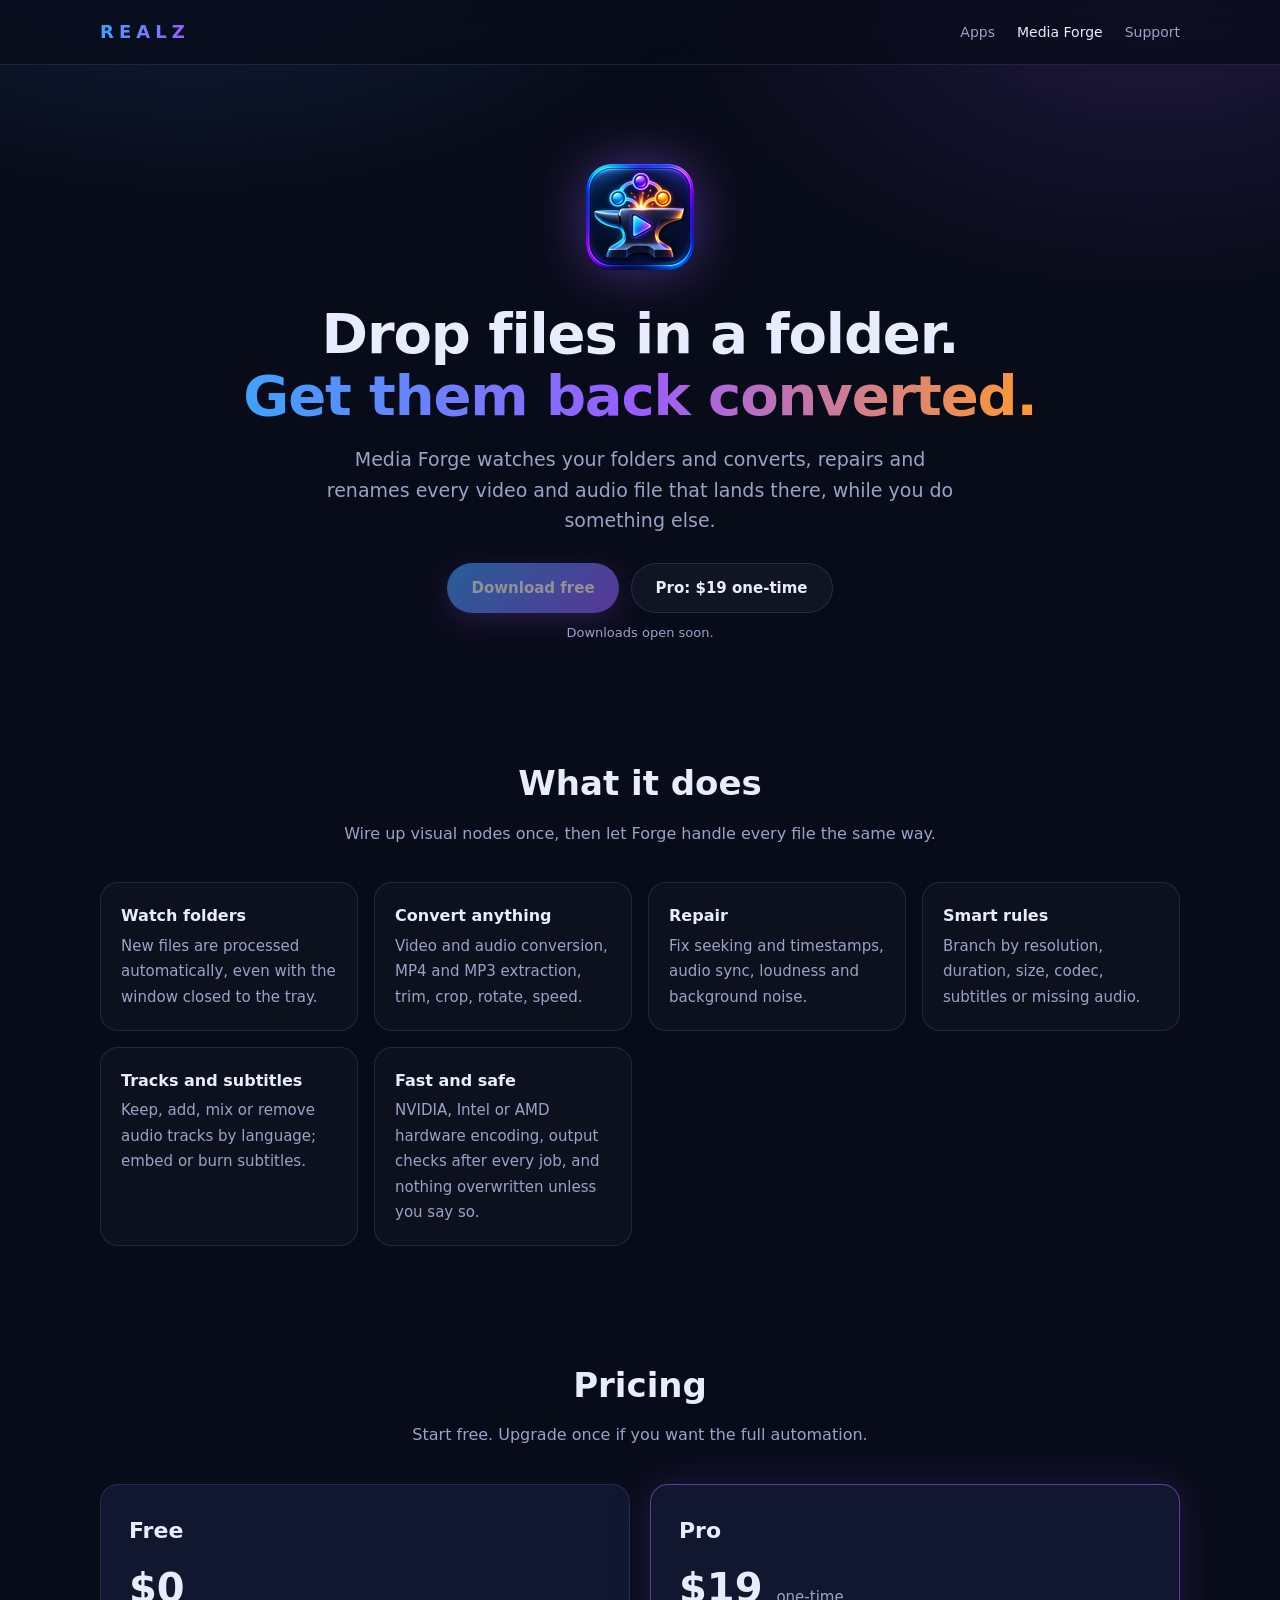
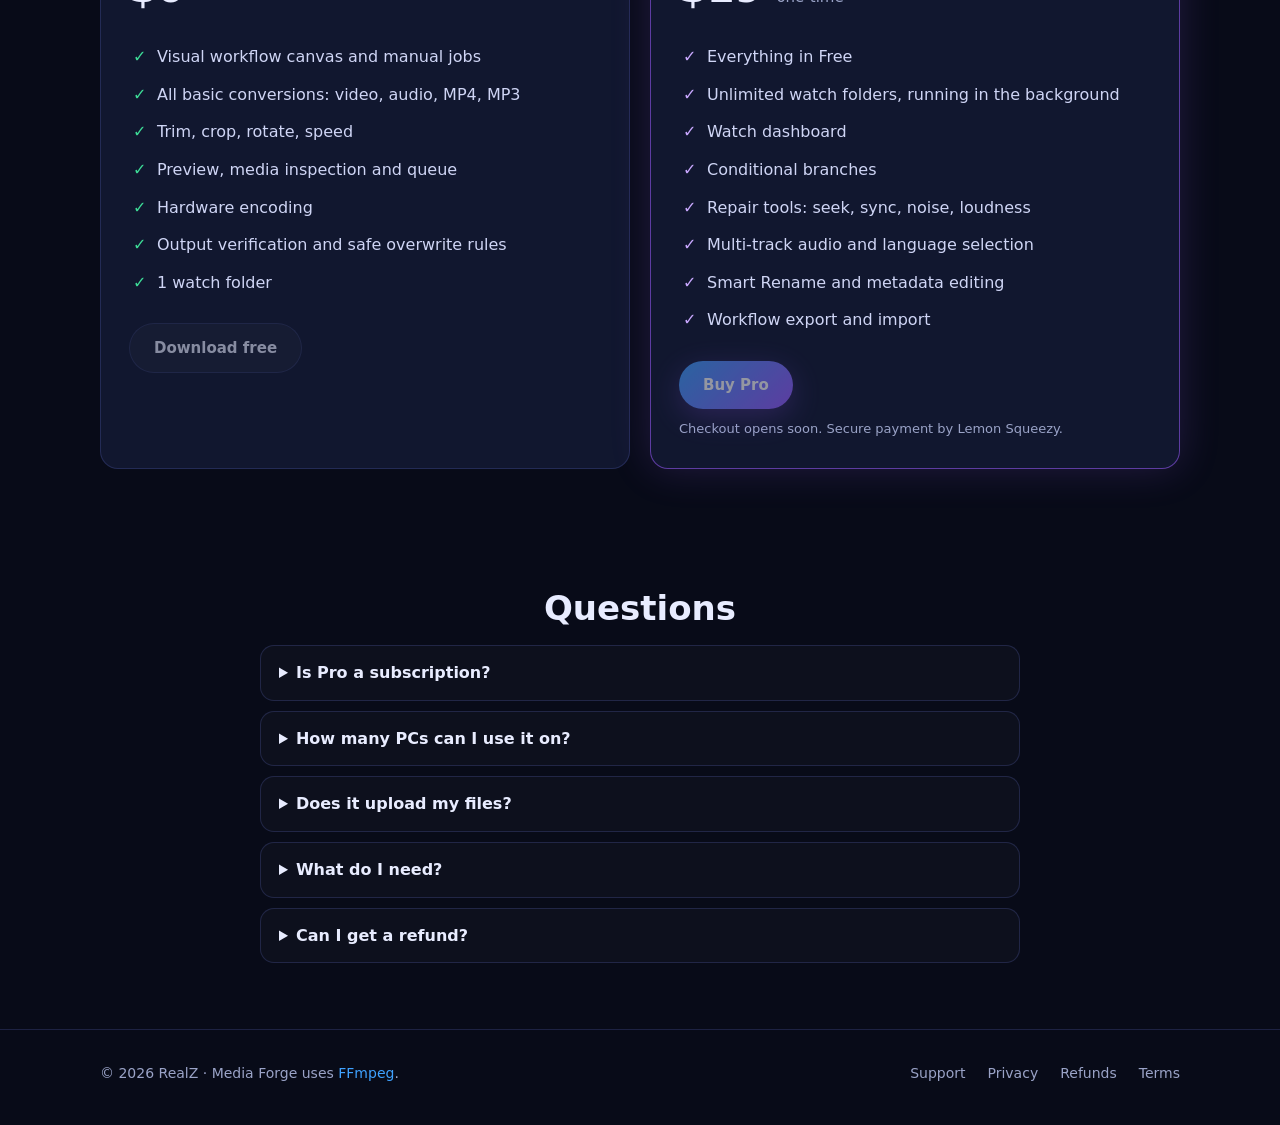
==== forge.html @ 77c20a7e "RealZ website: home, Media Forge, support, privacy, refund and terms pages Co-Authored-By: Claude Op" ====
<!doctype html>
<html lang="en">
<head>
  <meta charset="utf-8">
  <meta name="viewport" content="width=device-width, initial-scale=1">
  <title>RealZ Media Forge: automatic media converter for Windows</title>
  <meta name="description" content="Drop files into a folder and get them back converted, repaired and renamed, automatically. Visual workflows, hardware encoding, offline. Free, with a one-time Pro upgrade.">
  <meta property="og:title" content="RealZ Media Forge">
  <meta property="og:description" content="Automatic media converter for Windows: watch folders, visual workflows, offline.">
  <meta property="og:image" content="https://animazgames-crypto.github.io/img/forge.png">
  <link rel="icon" href="img/favicon.png">
  <link rel="stylesheet" href="style.css">
</head>
<body>
  <header>
    <div class="wrap">
      <a class="logo" href="./"><span>REALZ</span></a>
      <nav>
        <a href="./#apps">Apps</a>
        <a href="forge.html" class="active">Media Forge</a>
        <a href="support.html">Support</a>
      </nav>
    </div>
  </header>

  <main>
    <div class="wrap hero">
      <img class="app-icon" src="img/forge.png" alt="RealZ Media Forge icon" width="128" height="128">
      <h1>Drop files in a folder.<br><em>Get them back converted.</em></h1>
      <p>Media Forge watches your folders and converts, repairs and renames every video and audio file that lands there, while you do something else.</p>
      <div class="actions">
        <span class="btn btn-main" aria-disabled="true">Download free</span>
        <a class="btn btn-ghost" href="#pricing">Pro: $19 one-time</a>
      </div>
      <span class="soon">Downloads open soon.</span>
    </div>

    <section>
      <div class="wrap">
        <h2>What it does</h2>
        <p class="lead">Wire up visual nodes once, then let Forge handle every file the same way.</p>
        <div class="features">
          <div class="feature"><b>Watch folders</b><span>New files are processed automatically, even with the window closed to the tray.</span></div>
          <div class="feature"><b>Convert anything</b><span>Video and audio conversion, MP4 and MP3 extraction, trim, crop, rotate, speed.</span></div>
          <div class="feature"><b>Repair</b><span>Fix seeking and timestamps, audio sync, loudness and background noise.</span></div>
          <div class="feature"><b>Smart rules</b><span>Branch by resolution, duration, size, codec, subtitles or missing audio.</span></div>
          <div class="feature"><b>Tracks and subtitles</b><span>Keep, add, mix or remove audio tracks by language; embed or burn subtitles.</span></div>
          <div class="feature"><b>Fast and safe</b><span>NVIDIA, Intel or AMD hardware encoding, output checks after every job, and nothing overwritten unless you say so.</span></div>
        </div>
      </div>
    </section>

    <section id="pricing">
      <div class="wrap">
        <h2>Pricing</h2>
        <p class="lead">Start free. Upgrade once if you want the full automation.</p>
        <div class="plans">
          <div class="plan">
            <h3>Free</h3>
            <div class="amount">$0</div>
            <ul>
              <li>Visual workflow canvas and manual jobs</li>
              <li>All basic conversions: video, audio, MP4, MP3</li>
              <li>Trim, crop, rotate, speed</li>
              <li>Preview, media inspection and queue</li>
              <li>Hardware encoding</li>
              <li>Output verification and safe overwrite rules</li>
              <li>1 watch folder</li>
            </ul>
            <span class="btn btn-ghost" aria-disabled="true">Download free</span>
          </div>
          <div class="plan pro">
            <h3>Pro</h3>
            <div class="amount">$19 <small>one-time</small></div>
            <ul>
              <li>Everything in Free</li>
              <li>Unlimited watch folders, running in the background</li>
              <li>Watch dashboard</li>
              <li>Conditional branches</li>
              <li>Repair tools: seek, sync, noise, loudness</li>
              <li>Multi-track audio and language selection</li>
              <li>Smart Rename and metadata editing</li>
              <li>Workflow export and import</li>
            </ul>
            <span class="btn btn-main" aria-disabled="true">Buy Pro</span>
            <span class="soon">Checkout opens soon. Secure payment by Lemon Squeezy.</span>
          </div>
        </div>
      </div>
    </section>

    <section>
      <div class="wrap faq">
        <h2>Questions</h2>
        <details><summary>Is Pro a subscription?</summary><p>No. You pay once and keep Pro, including free updates for Media Forge 1.x.</p></details>
        <details><summary>How many PCs can I use it on?</summary><p>Your Pro licence is for you, on up to 3 of your own computers.</p></details>
        <details><summary>Does it upload my files?</summary><p>Never. Everything runs on your PC and it works fully offline. There is no telemetry.</p></details>
        <details><summary>What do I need?</summary><p>Windows 10 or 11 (64-bit). Everything else comes with the installer.</p></details>
        <details><summary>Can I get a refund?</summary><p>Yes, within 14 days of purchase. See the <a href="refund.html">refund policy</a>.</p></details>
      </div>
    </section>
  </main>

  <footer>
    <div class="wrap">
      <span>© 2026 RealZ · Media Forge uses <a href="https://ffmpeg.org">FFmpeg</a>.</span>
      <nav>
        <a href="support.html">Support</a>
        <a href="privacy.html">Privacy</a>
        <a href="refund.html">Refunds</a>
        <a href="terms.html">Terms</a>
      </nav>
    </div>
  </footer>
</body>
</html>
---- style.css ----
/* RealZ website — dark neon, matching the app icons. */
:root {
  --bg: #080b18;
  --bg-2: #0e1328;
  --card: rgba(22, 28, 58, .72);
  --line: rgba(122, 140, 255, .18);
  --text: #e8ecff;
  --muted: #9aa3c7;
  --blue: #3fa2ff;
  --purple: #9b5cff;
  --orange: #ff9a2e;
  --green: #3ddc97;
  --radius: 18px;
}

* { box-sizing: border-box; }
html { scroll-behavior: smooth; }
body {
  margin: 0; background: var(--bg); color: var(--text);
  font: 16px/1.6 'Segoe UI', system-ui, -apple-system, sans-serif;
  background-image:
    radial-gradient(900px 500px at 15% -10%, rgba(63, 162, 255, .16), transparent 60%),
    radial-gradient(800px 500px at 90% 0%, rgba(155, 92, 255, .16), transparent 60%);
  background-attachment: fixed;
}
a { color: var(--blue); text-decoration: none; }
a:hover { text-decoration: underline; }
img { max-width: 100%; display: block; }
.wrap { width: min(1080px, 100% - 32px); margin: 0 auto; }

/* Header */
header { position: sticky; top: 0; z-index: 10; backdrop-filter: blur(12px); background: rgba(8, 11, 24, .72); border-bottom: 1px solid var(--line); }
header .wrap { display: flex; align-items: center; gap: 24px; height: 64px; }
.logo { font-weight: 800; letter-spacing: .28em; font-size: 18px; color: var(--text); }
.logo span { background: linear-gradient(90deg, var(--blue), var(--purple)); -webkit-background-clip: text; background-clip: text; color: transparent; }
nav { margin-left: auto; display: flex; gap: 22px; font-size: 14px; }
nav a { color: var(--muted); }
nav a:hover, nav a.active { color: var(--text); text-decoration: none; }

/* Hero */
.hero { padding: 88px 0 56px; text-align: center; }
.hero h1 { font-size: clamp(34px, 6vw, 56px); line-height: 1.1; margin: 0 0 18px; letter-spacing: -.02em; }
.hero h1 em { font-style: normal; background: linear-gradient(90deg, var(--blue), var(--purple), var(--orange)); -webkit-background-clip: text; background-clip: text; color: transparent; }
.hero p { color: var(--muted); font-size: 19px; max-width: 640px; margin: 0 auto 28px; }
.hero .app-icon { width: 128px; margin: 0 auto 22px; filter: drop-shadow(0 0 28px rgba(155, 92, 255, .45)); }
.pills { display: flex; gap: 10px; justify-content: center; flex-wrap: wrap; }
.pill { font-size: 13px; color: var(--muted); border: 1px solid var(--line); border-radius: 999px; padding: 5px 14px; background: rgba(255, 255, 255, .03); }

/* Buttons */
.btn { display: inline-flex; align-items: center; justify-content: center; gap: 8px; padding: 12px 24px; border-radius: 999px; font-weight: 700; font-size: 15px; border: 0; cursor: pointer; }
.btn:hover { text-decoration: none; filter: brightness(1.1); }
.btn-main { color: #fff; background: linear-gradient(135deg, var(--blue), var(--purple)); box-shadow: 0 8px 30px rgba(155, 92, 255, .35); }
.btn-ghost { color: var(--text); border: 1px solid var(--line); background: rgba(255, 255, 255, .04); }
.btn[aria-disabled="true"] { opacity: .55; cursor: default; filter: none; }
.actions { display: flex; gap: 12px; justify-content: center; flex-wrap: wrap; margin-top: 8px; }
.soon { display: block; font-size: 13px; color: var(--muted); margin-top: 10px; }

/* Sections */
section { padding: 56px 0; }
h2 { font-size: clamp(26px, 4vw, 34px); margin: 0 0 10px; text-align: center; }
.lead { color: var(--muted); text-align: center; max-width: 640px; margin: 0 auto 36px; }

.grid { display: grid; grid-template-columns: repeat(auto-fit, minmax(280px, 1fr)); gap: 20px; }
.card { background: var(--card); border: 1px solid var(--line); border-radius: var(--radius); padding: 26px; display: flex; flex-direction: column; gap: 10px; }
.card img { width: 72px; filter: drop-shadow(0 0 16px rgba(63, 162, 255, .35)); }
.card h3 { margin: 4px 0 0; font-size: 21px; }
.card p { margin: 0; color: var(--muted); }
.card .price { font-weight: 700; color: var(--text); }
.card .btn { margin-top: auto; align-self: flex-start; }
.tag { display: inline-block; font-size: 12px; font-weight: 700; padding: 2px 10px; border-radius: 999px; background: rgba(61, 220, 151, .14); color: var(--green); }
.tag.pro { background: rgba(155, 92, 255, .18); color: #c9a8ff; }

/* Feature list */
.features { display: grid; grid-template-columns: repeat(auto-fit, minmax(240px, 1fr)); gap: 16px; }
.feature { padding: 20px; border-radius: var(--radius); border: 1px solid var(--line); background: rgba(255, 255, 255, .025); }
.feature b { display: block; margin-bottom: 4px; }
.feature span { color: var(--muted); font-size: 15px; }

/* Plans */
.plans { display: grid; grid-template-columns: repeat(auto-fit, minmax(300px, 1fr)); gap: 20px; }
.plan { background: var(--card); border: 1px solid var(--line); border-radius: var(--radius); padding: 28px; }
.plan.pro { border-color: rgba(155, 92, 255, .55); box-shadow: 0 0 40px rgba(155, 92, 255, .18); }
.plan h3 { margin: 0; font-size: 22px; }
.plan .amount { font-size: 40px; font-weight: 800; margin: 8px 0 2px; }
.plan .amount small { font-size: 15px; color: var(--muted); font-weight: 500; }
.plan ul { padding: 0; margin: 18px 0 22px; list-style: none; }
.plan li { padding: 6px 0 6px 28px; position: relative; color: #cfd5f5; }
.plan li::before { content: '✓'; position: absolute; left: 4px; color: var(--green); font-weight: 700; }
.plan.pro li::before { color: #c9a8ff; }

/* FAQ + text pages */
.faq { max-width: 760px; margin: 0 auto; }
details { border: 1px solid var(--line); border-radius: 14px; padding: 14px 18px; margin-bottom: 10px; background: rgba(255, 255, 255, .025); }
summary { cursor: pointer; font-weight: 600; }
details p { color: var(--muted); margin: 10px 0 0; }
.doc { max-width: 760px; margin: 0 auto; padding: 56px 0 72px; }
.doc h1 { font-size: 36px; margin: 0 0 6px; }
.doc .updated { color: var(--muted); margin: 0 0 32px; }
.doc h2 { text-align: left; font-size: 21px; margin: 32px 0 8px; }
.doc p, .doc li { color: #cfd5f5; }

/* Footer */
footer { border-top: 1px solid var(--line); padding: 32px 0 40px; color: var(--muted); font-size: 14px; }
footer .wrap { display: flex; flex-wrap: wrap; gap: 12px 24px; align-items: center; }
footer nav { margin-left: auto; }

@media (max-width: 640px) {
  header .wrap { gap: 12px; }
  nav { gap: 14px; font-size: 13px; }
  .hero { padding: 56px 0 36px; }
  footer nav { margin-left: 0; }
}
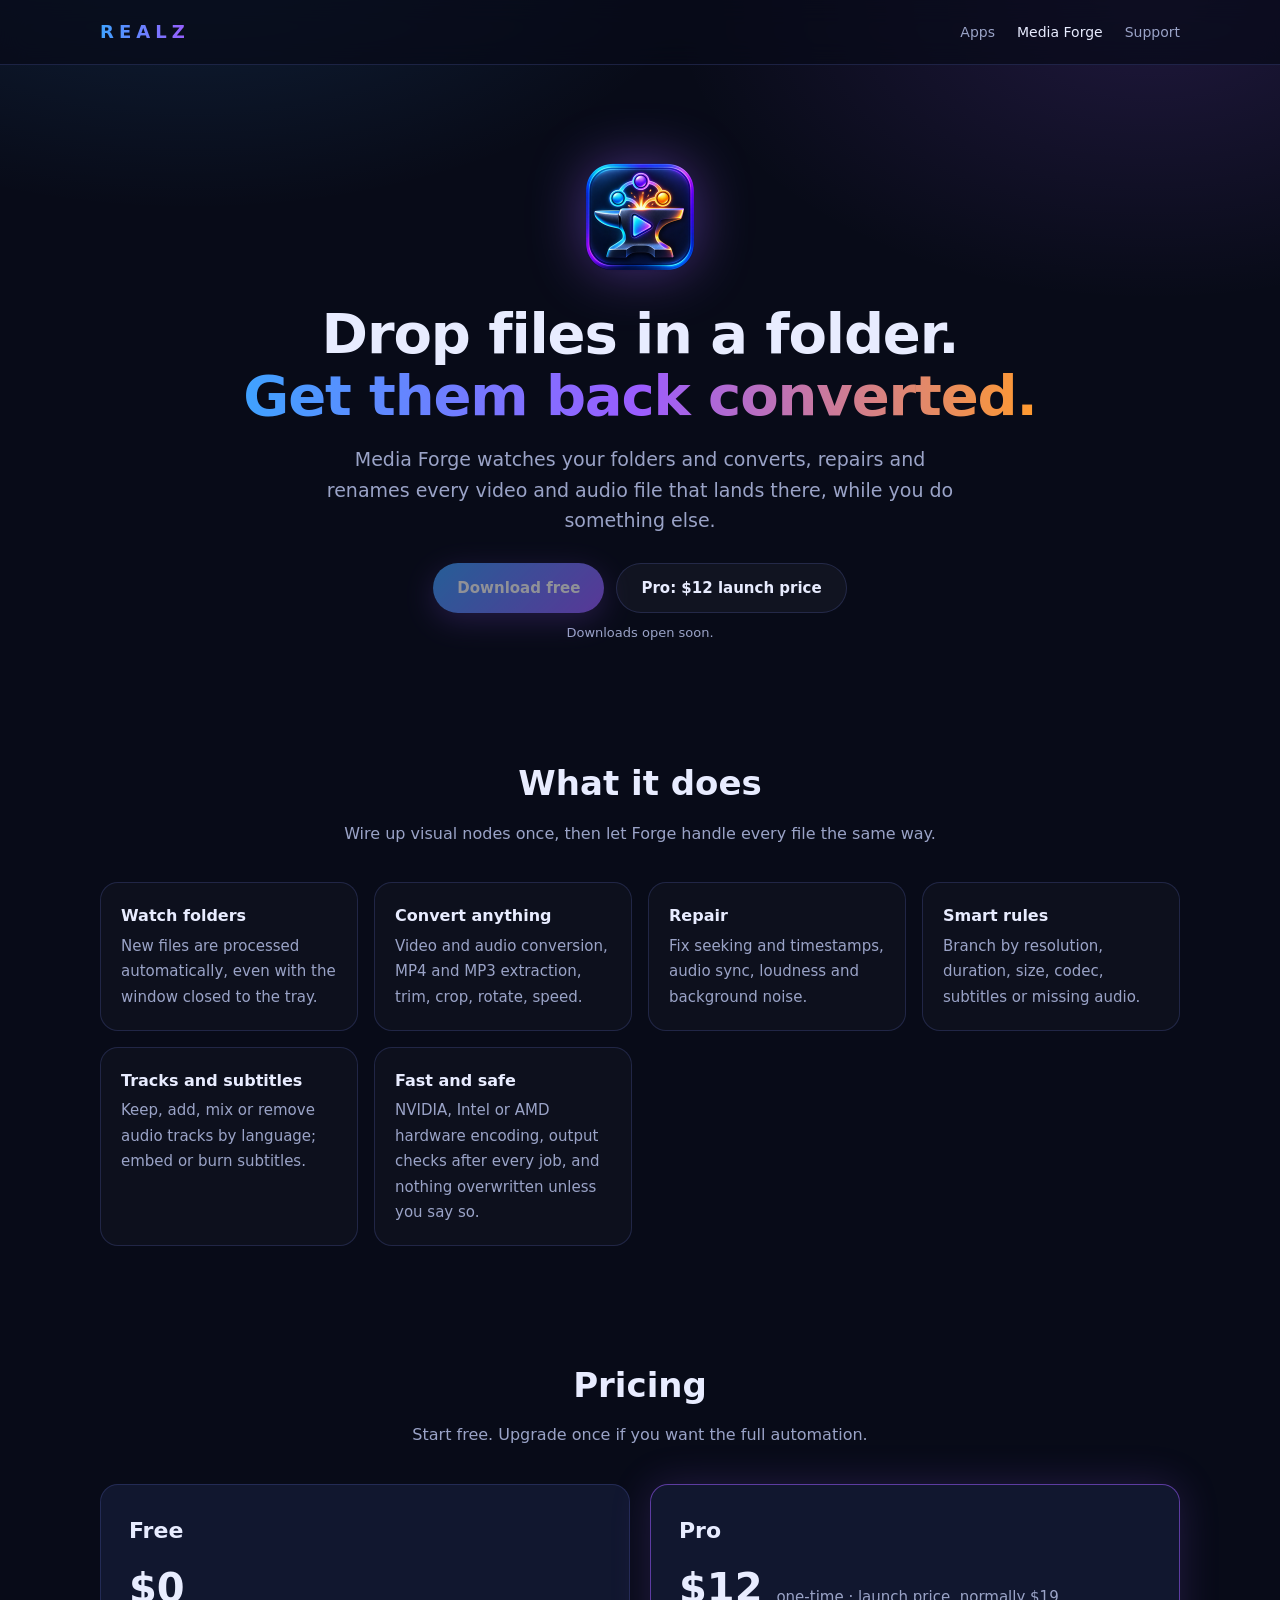
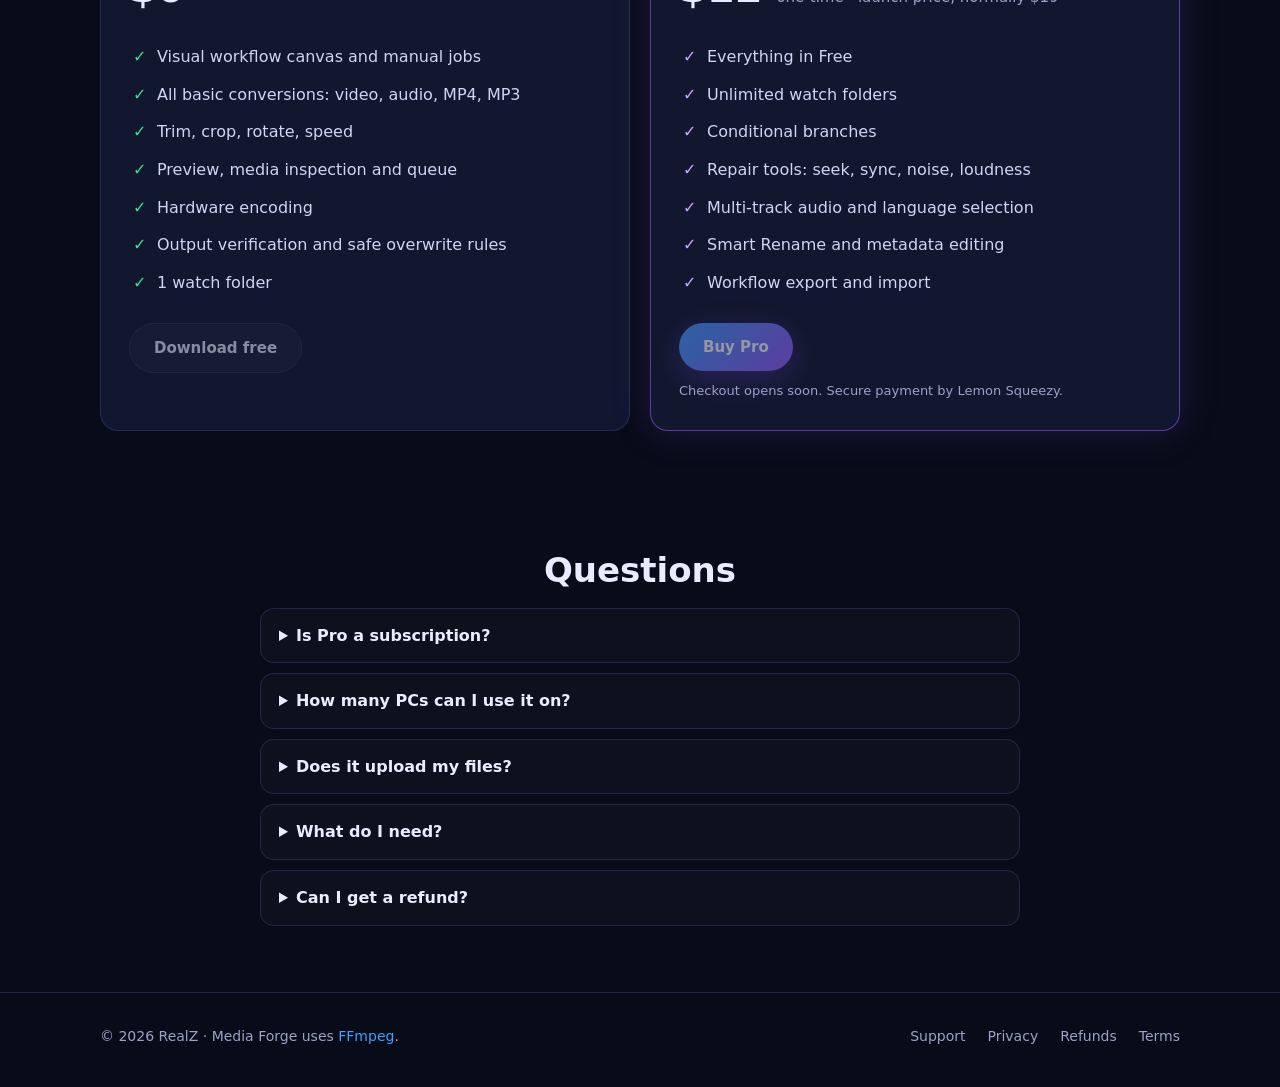
==== commit e7935e5b: "Forge Pro: $12 launch price, match the app's Pro features, explain key activation Co-Authored-By: Cl" ====
--- a/forge.html
+++ b/forge.html
@@ -30,7 +30,7 @@
       <p>Media Forge watches your folders and converts, repairs and renames every video and audio file that lands there, while you do something else.</p>
       <div class="actions">
         <span class="btn btn-main" aria-disabled="true">Download free</span>
-        <a class="btn btn-ghost" href="#pricing">Pro: $19 one-time</a>
+        <a class="btn btn-ghost" href="#pricing">Pro: $12 launch price</a>
       </div>
       <span class="soon">Downloads open soon.</span>
     </div>
@@ -71,11 +71,10 @@
           </div>
           <div class="plan pro">
             <h3>Pro</h3>
-            <div class="amount">$19 <small>one-time</small></div>
+            <div class="amount">$12 <small>one-time · launch price, normally $19</small></div>
             <ul>
               <li>Everything in Free</li>
-              <li>Unlimited watch folders, running in the background</li>
-              <li>Watch dashboard</li>
+              <li>Unlimited watch folders</li>
               <li>Conditional branches</li>
               <li>Repair tools: seek, sync, noise, loudness</li>
               <li>Multi-track audio and language selection</li>
@@ -93,8 +92,8 @@
       <div class="wrap faq">
         <h2>Questions</h2>
         <details><summary>Is Pro a subscription?</summary><p>No. You pay once and keep Pro, including free updates for Media Forge 1.x.</p></details>
-        <details><summary>How many PCs can I use it on?</summary><p>Your Pro licence is for you, on up to 3 of your own computers.</p></details>
-        <details><summary>Does it upload my files?</summary><p>Never. Everything runs on your PC and it works fully offline. There is no telemetry.</p></details>
+        <details><summary>How many PCs can I use it on?</summary><p>Your Pro licence is for you, on up to 3 of your own computers. Moving to a new PC? Deactivate the old one inside Media Forge to free its slot.</p></details>
+        <details><summary>Does it upload my files?</summary><p>Never. Everything runs on your PC and it works offline. There is no telemetry. Activating Pro checks your key with Lemon Squeezy, then Pro keeps working offline.</p></details>
         <details><summary>What do I need?</summary><p>Windows 10 or 11 (64-bit). Everything else comes with the installer.</p></details>
         <details><summary>Can I get a refund?</summary><p>Yes, within 14 days of purchase. See the <a href="refund.html">refund policy</a>.</p></details>
       </div>
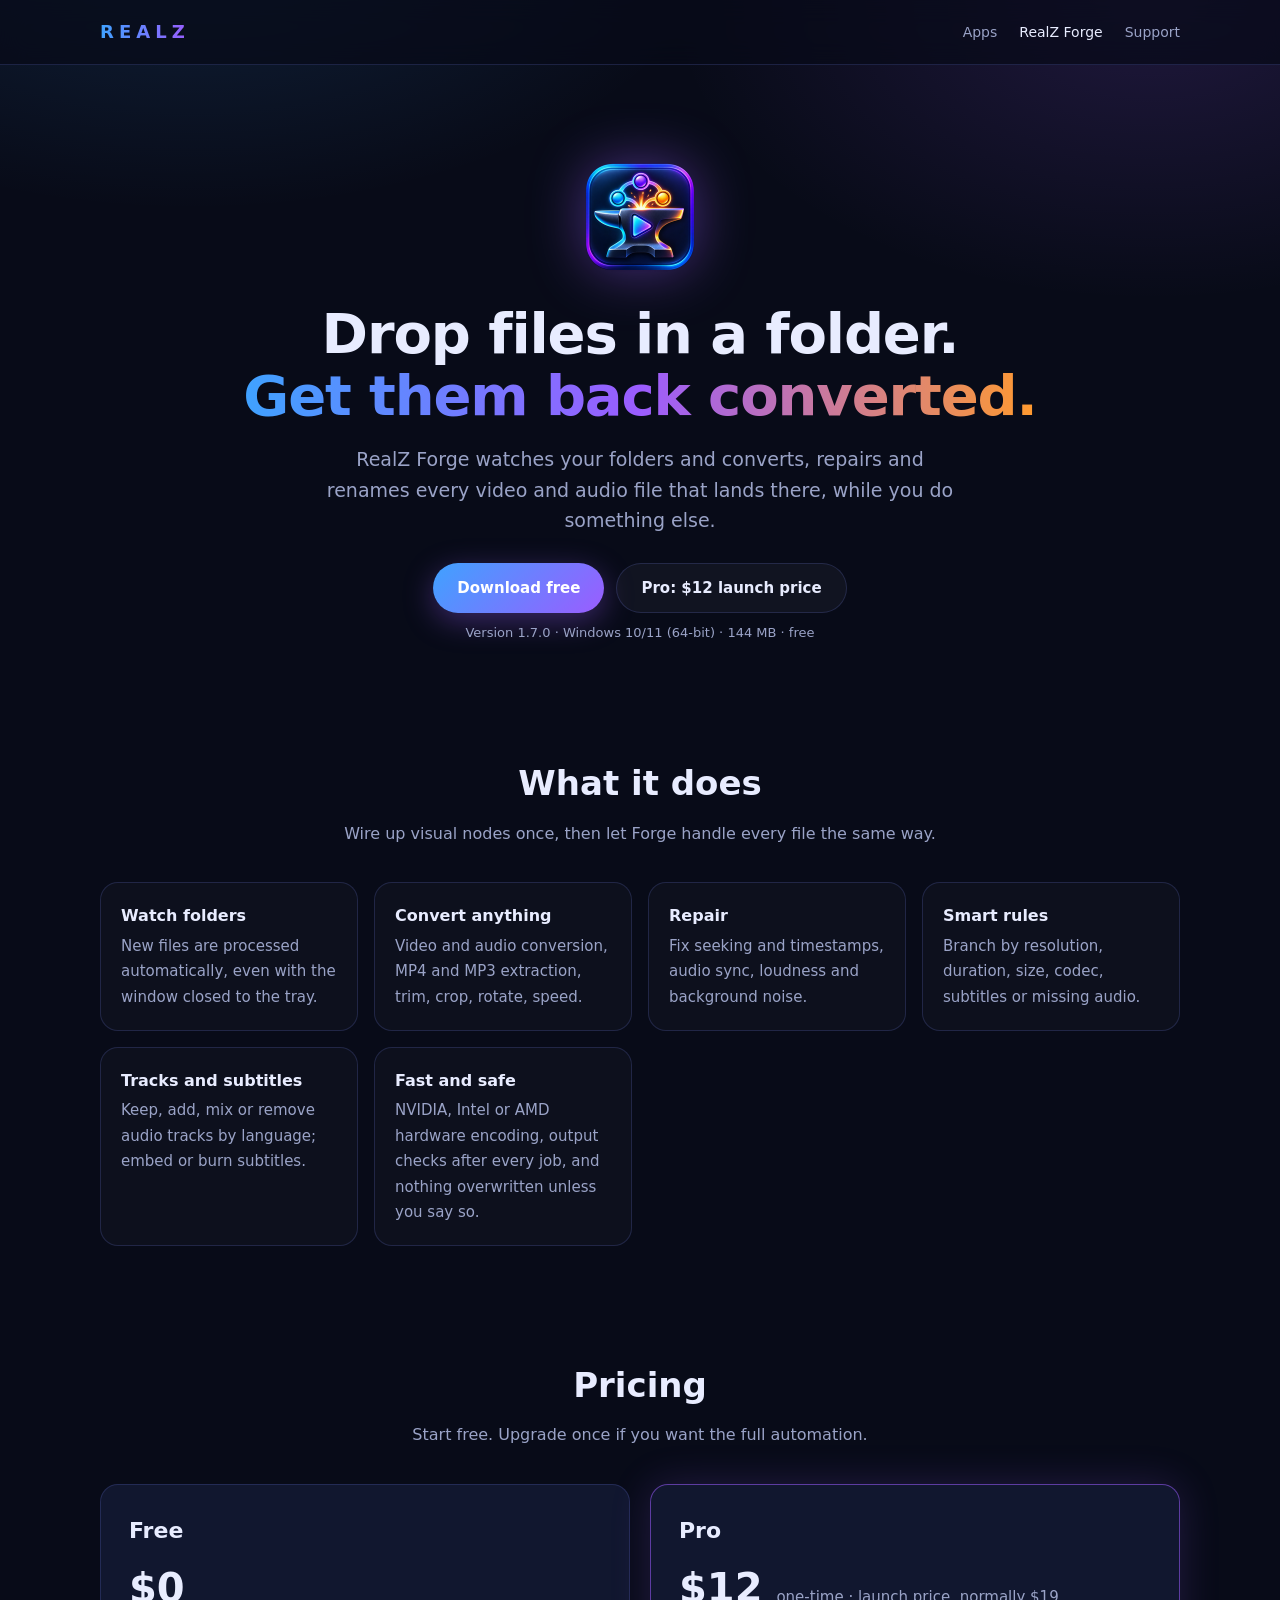
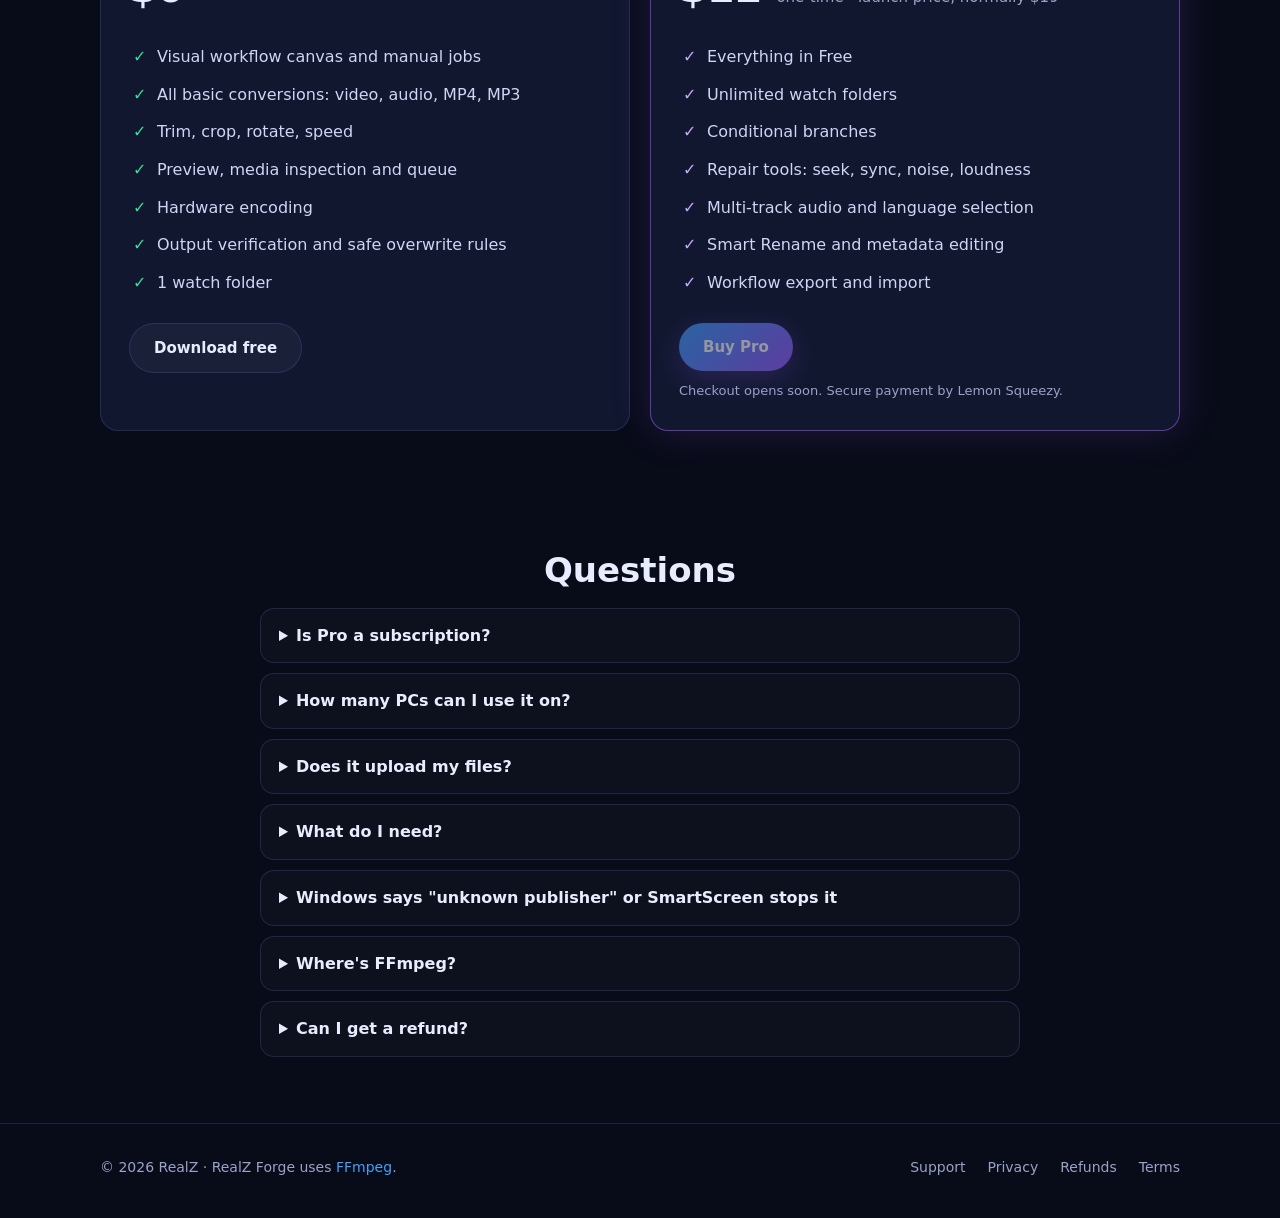
==== commit f3a57649: "RealZ Forge 1.7.0: rename from Media Forge, free download live, FAQ for SmartScreen and FFmpeg Co-Au" ====
--- a/forge.html
+++ b/forge.html
@@ -3,9 +3,9 @@
 <head>
   <meta charset="utf-8">
   <meta name="viewport" content="width=device-width, initial-scale=1">
-  <title>RealZ Media Forge: automatic media converter for Windows</title>
+  <title>RealZ Forge: automatic media converter for Windows</title>
   <meta name="description" content="Drop files into a folder and get them back converted, repaired and renamed, automatically. Visual workflows, hardware encoding, offline. Free, with a one-time Pro upgrade.">
-  <meta property="og:title" content="RealZ Media Forge">
+  <meta property="og:title" content="RealZ Forge">
   <meta property="og:description" content="Automatic media converter for Windows: watch folders, visual workflows, offline.">
   <meta property="og:image" content="https://animazgames-crypto.github.io/img/forge.png">
   <link rel="icon" href="img/favicon.png">
@@ -17,7 +17,7 @@
       <a class="logo" href="./"><span>REALZ</span></a>
       <nav>
         <a href="./#apps">Apps</a>
-        <a href="forge.html" class="active">Media Forge</a>
+        <a href="forge.html" class="active">RealZ Forge</a>
         <a href="support.html">Support</a>
       </nav>
     </div>
@@ -25,14 +25,14 @@
 
   <main>
     <div class="wrap hero">
-      <img class="app-icon" src="img/forge.png" alt="RealZ Media Forge icon" width="128" height="128">
+      <img class="app-icon" src="img/forge.png" alt="RealZ Forge icon" width="128" height="128">
       <h1>Drop files in a folder.<br><em>Get them back converted.</em></h1>
-      <p>Media Forge watches your folders and converts, repairs and renames every video and audio file that lands there, while you do something else.</p>
+      <p>RealZ Forge watches your folders and converts, repairs and renames every video and audio file that lands there, while you do something else.</p>
       <div class="actions">
-        <span class="btn btn-main" aria-disabled="true">Download free</span>
+        <a class="btn btn-main" href="https://github.com/animazgames-crypto/animazgames-crypto.github.io/releases/download/forge-v1.7.0/RealZ-Forge-Setup-1.7.0.exe">Download free</a>
         <a class="btn btn-ghost" href="#pricing">Pro: $12 launch price</a>
       </div>
-      <span class="soon">Downloads open soon.</span>
+      <span class="soon">Version 1.7.0 · Windows 10/11 (64-bit) · 144 MB · free</span>
     </div>
 
     <section>
@@ -67,7 +67,7 @@
               <li>Output verification and safe overwrite rules</li>
               <li>1 watch folder</li>
             </ul>
-            <span class="btn btn-ghost" aria-disabled="true">Download free</span>
+            <a class="btn btn-ghost" href="https://github.com/animazgames-crypto/animazgames-crypto.github.io/releases/download/forge-v1.7.0/RealZ-Forge-Setup-1.7.0.exe">Download free</a>
           </div>
           <div class="plan pro">
             <h3>Pro</h3>
@@ -91,10 +91,12 @@
     <section>
       <div class="wrap faq">
         <h2>Questions</h2>
-        <details><summary>Is Pro a subscription?</summary><p>No. You pay once and keep Pro, including free updates for Media Forge 1.x.</p></details>
-        <details><summary>How many PCs can I use it on?</summary><p>Your Pro licence is for you, on up to 3 of your own computers. Moving to a new PC? Deactivate the old one inside Media Forge to free its slot.</p></details>
+        <details><summary>Is Pro a subscription?</summary><p>No. You pay once and keep Pro, including free updates for RealZ Forge 1.x.</p></details>
+        <details><summary>How many PCs can I use it on?</summary><p>Your Pro licence is for you, on up to 3 of your own computers. Moving to a new PC? Deactivate the old one inside RealZ Forge to free its slot.</p></details>
         <details><summary>Does it upload my files?</summary><p>Never. Everything runs on your PC and it works offline. There is no telemetry. Activating Pro checks your key with Lemon Squeezy, then Pro keeps working offline.</p></details>
         <details><summary>What do I need?</summary><p>Windows 10 or 11 (64-bit). Everything else comes with the installer.</p></details>
+        <details><summary>Windows says "unknown publisher" or SmartScreen stops it</summary><p>RealZ Forge isn't code-signed yet, so Windows may warn you the first time. Choose <b>More info → Run anyway</b>. The installer comes straight from this site's GitHub release.</p></details>
+        <details><summary>Where's FFmpeg?</summary><p>Forge uses the free FFmpeg tools but doesn't bundle them. On first run it offers to install the official build (one download, shared by every RealZ app), or uses one already on your PC.</p></details>
         <details><summary>Can I get a refund?</summary><p>Yes, within 14 days of purchase. See the <a href="refund.html">refund policy</a>.</p></details>
       </div>
     </section>
@@ -102,7 +104,7 @@
 
   <footer>
     <div class="wrap">
-      <span>© 2026 RealZ · Media Forge uses <a href="https://ffmpeg.org">FFmpeg</a>.</span>
+      <span>© 2026 RealZ · RealZ Forge uses <a href="https://ffmpeg.org">FFmpeg</a>.</span>
       <nav>
         <a href="support.html">Support</a>
         <a href="privacy.html">Privacy</a>
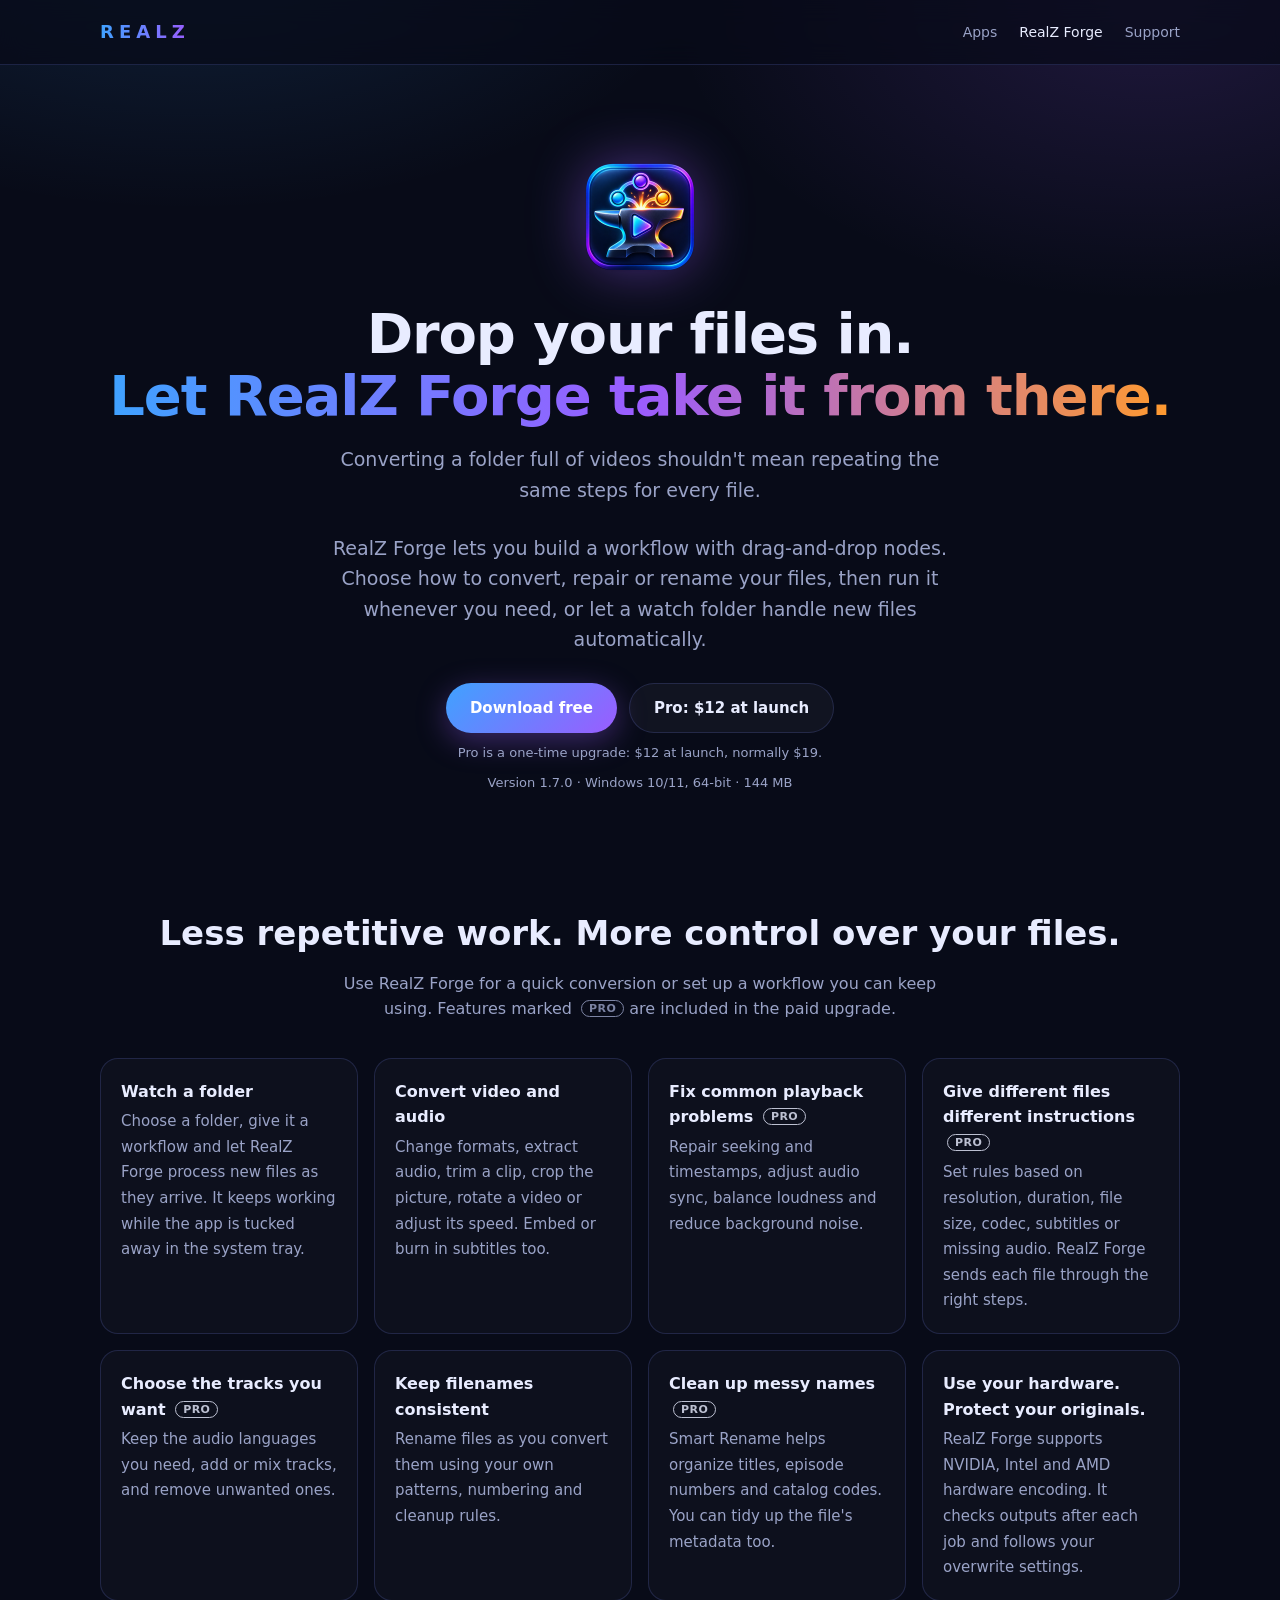
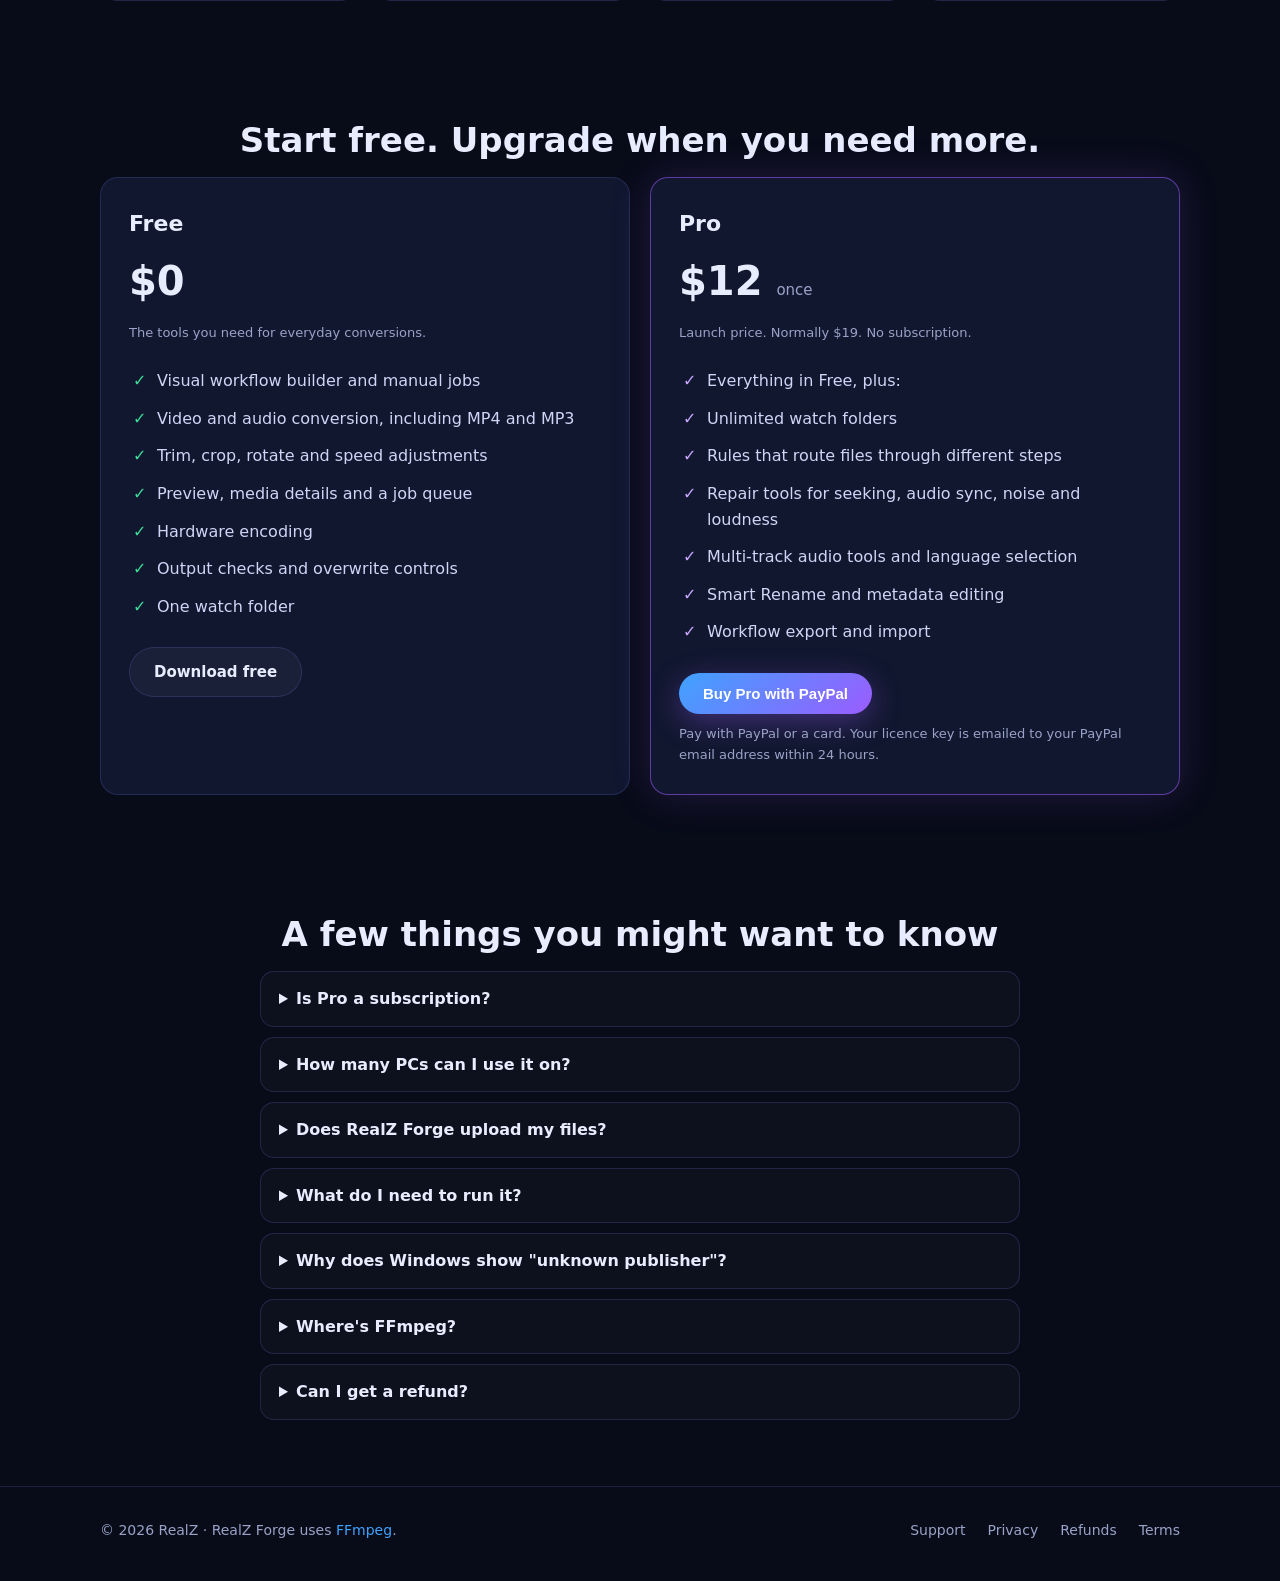
==== commit e98ed4d6: "Sell Forge Pro via PayPal with RealZ keys; move site to realz-softwares.github.io; Forge 1.7.1 Co-Au" ====
--- a/forge.html
+++ b/forge.html
@@ -4,10 +4,10 @@
   <meta charset="utf-8">
   <meta name="viewport" content="width=device-width, initial-scale=1">
   <title>RealZ Forge: automatic media converter for Windows</title>
-  <meta name="description" content="Drop files into a folder and get them back converted, repaired and renamed, automatically. Visual workflows, hardware encoding, offline. Free, with a one-time Pro upgrade.">
+  <meta name="description" content="RealZ Forge is a powerful converter that automatically converts, repairs and renames your video and audio files on Windows 10/11, using simple drag-and-drop nodes.">
   <meta property="og:title" content="RealZ Forge">
-  <meta property="og:description" content="Automatic media converter for Windows: watch folders, visual workflows, offline.">
-  <meta property="og:image" content="https://animazgames-crypto.github.io/img/forge.png">
+  <meta property="og:description" content="Automatic media converter for Windows 10/11: drag-and-drop workflows, watch folders, offline.">
+  <meta property="og:image" content="https://realz-softwares.github.io/img/forge.png">
   <link rel="icon" href="img/favicon.png">
   <link rel="stylesheet" href="style.css">
 </head>
@@ -26,63 +26,78 @@
   <main>
     <div class="wrap hero">
       <img class="app-icon" src="img/forge.png" alt="RealZ Forge icon" width="128" height="128">
-      <h1>Drop files in a folder.<br><em>Get them back converted.</em></h1>
-      <p>RealZ Forge watches your folders and converts, repairs and renames every video and audio file that lands there, while you do something else.</p>
+      <h1>Drop your files in.<br><em>Let RealZ Forge take it from there.</em></h1>
+      <p>Converting a folder full of videos shouldn't mean repeating the same steps for every file.</p>
+      <p>RealZ Forge lets you build a workflow with drag-and-drop nodes. Choose how to convert, repair or rename your files, then run it whenever you need, or let a watch folder handle new files automatically.</p>
       <div class="actions">
-        <a class="btn btn-main" href="https://github.com/animazgames-crypto/animazgames-crypto.github.io/releases/download/forge-v1.7.0/RealZ-Forge-Setup-1.7.0.exe">Download free</a>
-        <a class="btn btn-ghost" href="#pricing">Pro: $12 launch price</a>
+        <a class="btn btn-main" href="https://github.com/RealZ-Softwares/realz-softwares.github.io/releases/download/forge-v1.7.1/RealZ-Forge-Setup-1.7.1.exe">Download free</a>
+        <a class="btn btn-ghost" href="#pricing">Pro: $12 at launch</a>
       </div>
-      <span class="soon">Version 1.7.0 · Windows 10/11 (64-bit) · 144 MB · free</span>
+      <span class="soon">Pro is a one-time upgrade: $12 at launch, normally $19.</span>
+      <span class="soon">Version 1.7.0 · Windows 10/11, 64-bit · 144 MB</span>
     </div>
 
     <section>
       <div class="wrap">
-        <h2>What it does</h2>
-        <p class="lead">Wire up visual nodes once, then let Forge handle every file the same way.</p>
+        <h2>Less repetitive work. More control over your files.</h2>
+        <p class="lead">Use RealZ Forge for a quick conversion or set up a workflow you can keep using. Features marked <em class="pro-tag">Pro</em> are included in the paid upgrade.</p>
         <div class="features">
-          <div class="feature"><b>Watch folders</b><span>New files are processed automatically, even with the window closed to the tray.</span></div>
-          <div class="feature"><b>Convert anything</b><span>Video and audio conversion, MP4 and MP3 extraction, trim, crop, rotate, speed.</span></div>
-          <div class="feature"><b>Repair</b><span>Fix seeking and timestamps, audio sync, loudness and background noise.</span></div>
-          <div class="feature"><b>Smart rules</b><span>Branch by resolution, duration, size, codec, subtitles or missing audio.</span></div>
-          <div class="feature"><b>Tracks and subtitles</b><span>Keep, add, mix or remove audio tracks by language; embed or burn subtitles.</span></div>
-          <div class="feature"><b>Fast and safe</b><span>NVIDIA, Intel or AMD hardware encoding, output checks after every job, and nothing overwritten unless you say so.</span></div>
+          <div class="feature"><b>Watch a folder</b><span>Choose a folder, give it a workflow and let RealZ Forge process new files as they arrive. It keeps working while the app is tucked away in the system tray.</span></div>
+          <div class="feature"><b>Convert video and audio</b><span>Change formats, extract audio, trim a clip, crop the picture, rotate a video or adjust its speed. Embed or burn in subtitles too.</span></div>
+          <div class="feature"><b>Fix common playback problems <em class="pro-tag">Pro</em></b><span>Repair seeking and timestamps, adjust audio sync, balance loudness and reduce background noise.</span></div>
+          <div class="feature"><b>Give different files different instructions <em class="pro-tag">Pro</em></b><span>Set rules based on resolution, duration, file size, codec, subtitles or missing audio. RealZ Forge sends each file through the right steps.</span></div>
+          <div class="feature"><b>Choose the tracks you want <em class="pro-tag">Pro</em></b><span>Keep the audio languages you need, add or mix tracks, and remove unwanted ones.</span></div>
+          <div class="feature"><b>Keep filenames consistent</b><span>Rename files as you convert them using your own patterns, numbering and cleanup rules.</span></div>
+          <div class="feature"><b>Clean up messy names <em class="pro-tag">Pro</em></b><span>Smart Rename helps organize titles, episode numbers and catalog codes. You can tidy up the file's metadata too.</span></div>
+          <div class="feature"><b>Use your hardware. Protect your originals.</b><span>RealZ Forge supports NVIDIA, Intel and AMD hardware encoding. It checks outputs after each job and follows your overwrite settings.</span></div>
         </div>
       </div>
     </section>
 
     <section id="pricing">
       <div class="wrap">
-        <h2>Pricing</h2>
-        <p class="lead">Start free. Upgrade once if you want the full automation.</p>
+        <h2>Start free. Upgrade when you need more.</h2>
         <div class="plans">
           <div class="plan">
             <h3>Free</h3>
             <div class="amount">$0</div>
+            <p class="soon">The tools you need for everyday conversions.</p>
             <ul>
-              <li>Visual workflow canvas and manual jobs</li>
-              <li>All basic conversions: video, audio, MP4, MP3</li>
-              <li>Trim, crop, rotate, speed</li>
-              <li>Preview, media inspection and queue</li>
+              <li>Visual workflow builder and manual jobs</li>
+              <li>Video and audio conversion, including MP4 and MP3</li>
+              <li>Trim, crop, rotate and speed adjustments</li>
+              <li>Preview, media details and a job queue</li>
               <li>Hardware encoding</li>
-              <li>Output verification and safe overwrite rules</li>
-              <li>1 watch folder</li>
+              <li>Output checks and overwrite controls</li>
+              <li>One watch folder</li>
             </ul>
-            <a class="btn btn-ghost" href="https://github.com/animazgames-crypto/animazgames-crypto.github.io/releases/download/forge-v1.7.0/RealZ-Forge-Setup-1.7.0.exe">Download free</a>
+            <a class="btn btn-ghost" href="https://github.com/RealZ-Softwares/realz-softwares.github.io/releases/download/forge-v1.7.1/RealZ-Forge-Setup-1.7.1.exe">Download free</a>
           </div>
           <div class="plan pro">
             <h3>Pro</h3>
-            <div class="amount">$12 <small>one-time · launch price, normally $19</small></div>
+            <div class="amount">$12 <small>once</small></div>
+            <p class="soon">Launch price. Normally $19. No subscription.</p>
             <ul>
-              <li>Everything in Free</li>
+              <li>Everything in Free, plus:</li>
               <li>Unlimited watch folders</li>
-              <li>Conditional branches</li>
-              <li>Repair tools: seek, sync, noise, loudness</li>
-              <li>Multi-track audio and language selection</li>
+              <li>Rules that route files through different steps</li>
+              <li>Repair tools for seeking, audio sync, noise and loudness</li>
+              <li>Multi-track audio tools and language selection</li>
               <li>Smart Rename and metadata editing</li>
               <li>Workflow export and import</li>
             </ul>
-            <span class="btn btn-main" aria-disabled="true">Buy Pro</span>
-            <span class="soon">Checkout opens soon. Secure payment by Lemon Squeezy.</span>
+            <form action="https://www.paypal.com/cgi-bin/webscr" method="post" target="_top">
+              <input type="hidden" name="cmd" value="_xclick">
+              <input type="hidden" name="business" value="avariofrancis99@gmail.com">
+              <input type="hidden" name="item_name" value="RealZ Forge Pro">
+              <input type="hidden" name="amount" value="12.00">
+              <input type="hidden" name="currency_code" value="USD">
+              <input type="hidden" name="no_shipping" value="1">
+              <input type="hidden" name="return" value="https://realz-softwares.github.io/thanks.html">
+              <input type="hidden" name="cancel_return" value="https://realz-softwares.github.io/forge.html#pricing">
+              <button class="btn btn-main" type="submit">Buy Pro with PayPal</button>
+            </form>
+            <span class="soon">Pay with PayPal or a card. Your licence key is emailed to your PayPal email address within 24 hours.</span>
           </div>
         </div>
       </div>
@@ -90,14 +105,14 @@
 
     <section>
       <div class="wrap faq">
-        <h2>Questions</h2>
-        <details><summary>Is Pro a subscription?</summary><p>No. You pay once and keep Pro, including free updates for RealZ Forge 1.x.</p></details>
-        <details><summary>How many PCs can I use it on?</summary><p>Your Pro licence is for you, on up to 3 of your own computers. Moving to a new PC? Deactivate the old one inside RealZ Forge to free its slot.</p></details>
-        <details><summary>Does it upload my files?</summary><p>Never. Everything runs on your PC and it works offline. There is no telemetry. Activating Pro checks your key with Lemon Squeezy, then Pro keeps working offline.</p></details>
-        <details><summary>What do I need?</summary><p>Windows 10 or 11 (64-bit). Everything else comes with the installer.</p></details>
-        <details><summary>Windows says "unknown publisher" or SmartScreen stops it</summary><p>RealZ Forge isn't code-signed yet, so Windows may warn you the first time. Choose <b>More info → Run anyway</b>. The installer comes straight from this site's GitHub release.</p></details>
-        <details><summary>Where's FFmpeg?</summary><p>Forge uses the free FFmpeg tools but doesn't bundle them. On first run it offers to install the official build (one download, shared by every RealZ app), or uses one already on your PC.</p></details>
-        <details><summary>Can I get a refund?</summary><p>Yes, within 14 days of purchase. See the <a href="refund.html">refund policy</a>.</p></details>
+        <h2>A few things you might want to know</h2>
+        <details><summary>Is Pro a subscription?</summary><p>No. Pro is a one-time purchase.</p></details>
+        <details><summary>How many PCs can I use it on?</summary><p>Your Pro license covers up to three PCs.</p></details>
+        <details><summary>Does RealZ Forge upload my files?</summary><p>Your media is processed on your PC. You don't need to upload it to a conversion service.</p></details>
+        <details><summary>What do I need to run it?</summary><p>A PC running 64-bit Windows 10 or Windows 11, plus enough free space for your converted files.</p></details>
+        <details><summary>Why does Windows show "unknown publisher"?</summary><p>RealZ Forge isn't code-signed yet, so Windows may show an unknown-publisher or SmartScreen warning. Download it using the official link on this page and check the file's source before running it.</p></details>
+        <details><summary>Where's FFmpeg?</summary><p>RealZ Forge uses FFmpeg to process your media. It's installed separately, and RealZ Forge will guide you through getting it set up.</p></details>
+        <details><summary>Can I get a refund?</summary><p>See our <a href="refund.html">refund policy</a> for the terms and how to contact us.</p></details>
       </div>
     </section>
   </main>
--- a/style.css
+++ b/style.css
@@ -110,3 +110,5 @@
   .hero { padding: 56px 0 36px; }
   footer nav { margin-left: 0; }
 }
+
+.pro-tag { font-style: normal; font-size: 11px; font-weight: 700; letter-spacing: .04em; text-transform: uppercase; padding: 1px 7px; border-radius: 999px; border: 1px solid currentColor; opacity: .8; margin-left: 4px; vertical-align: 2px; }
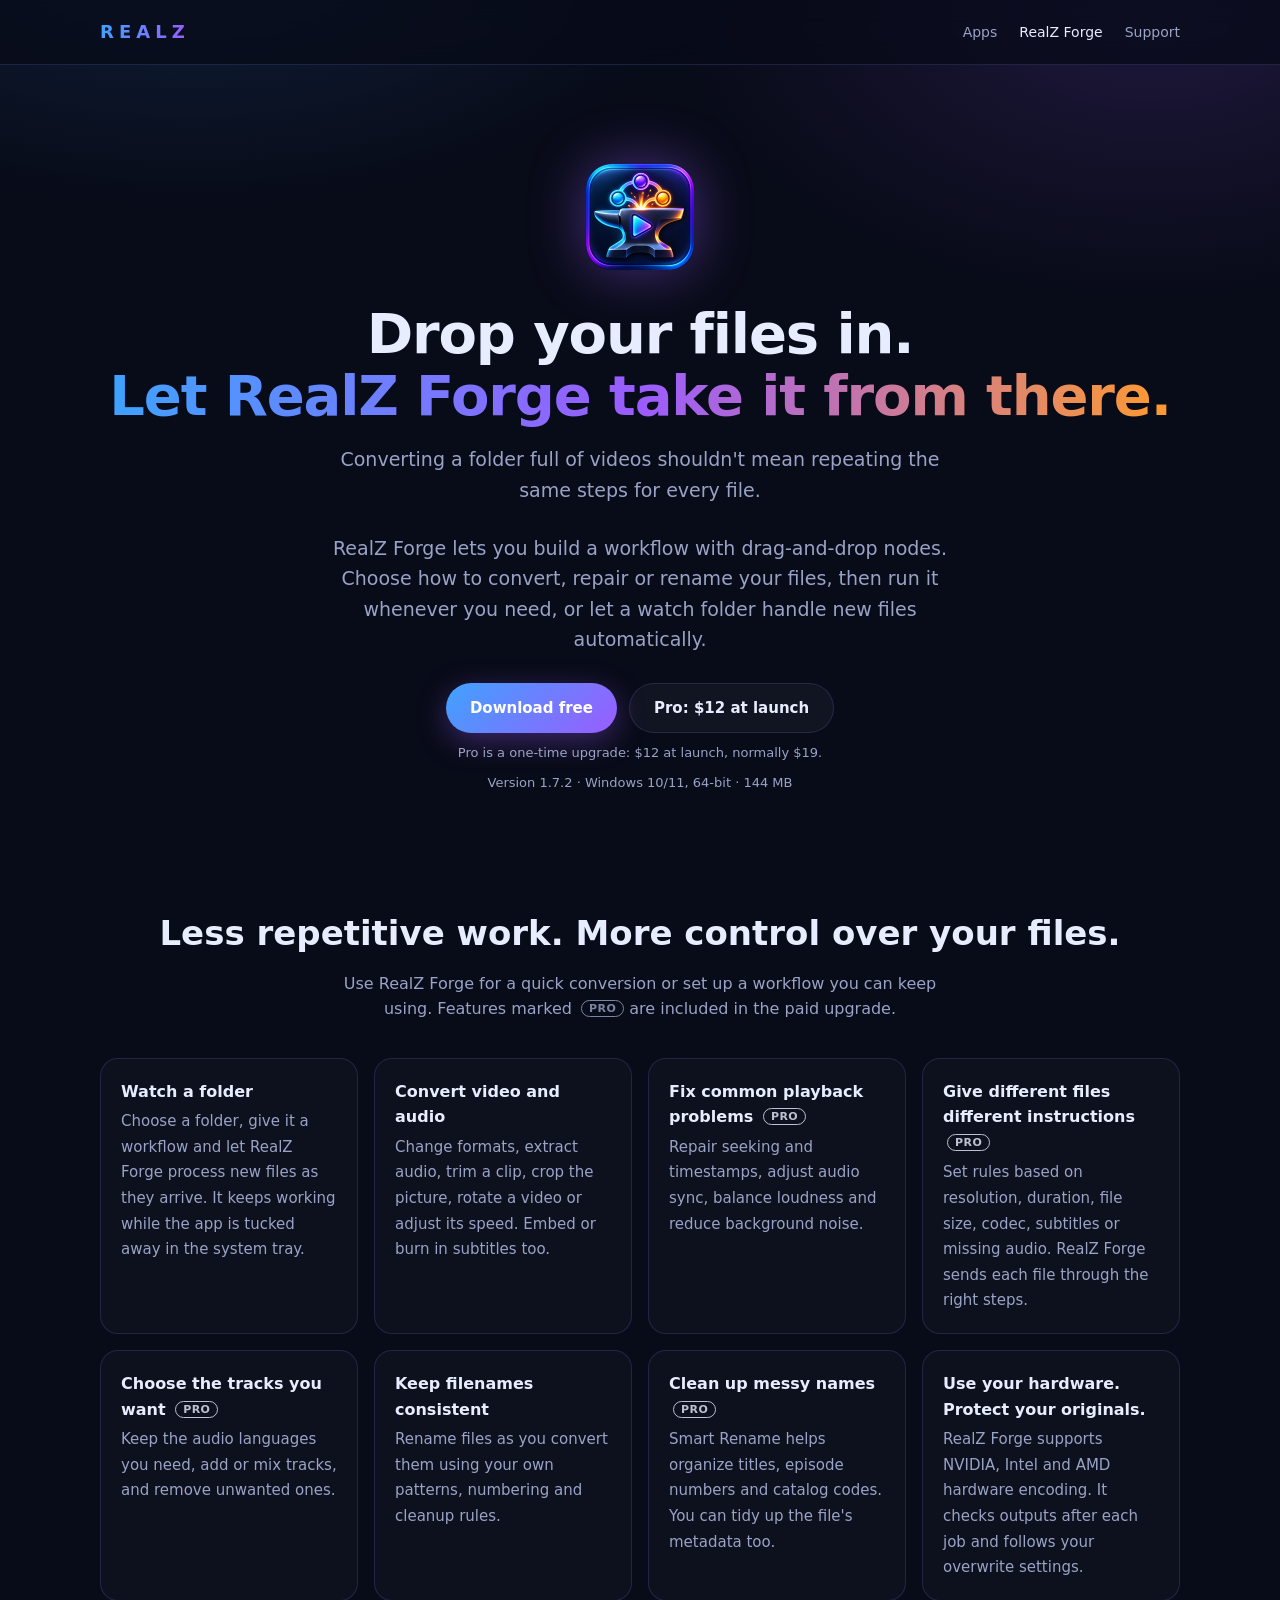
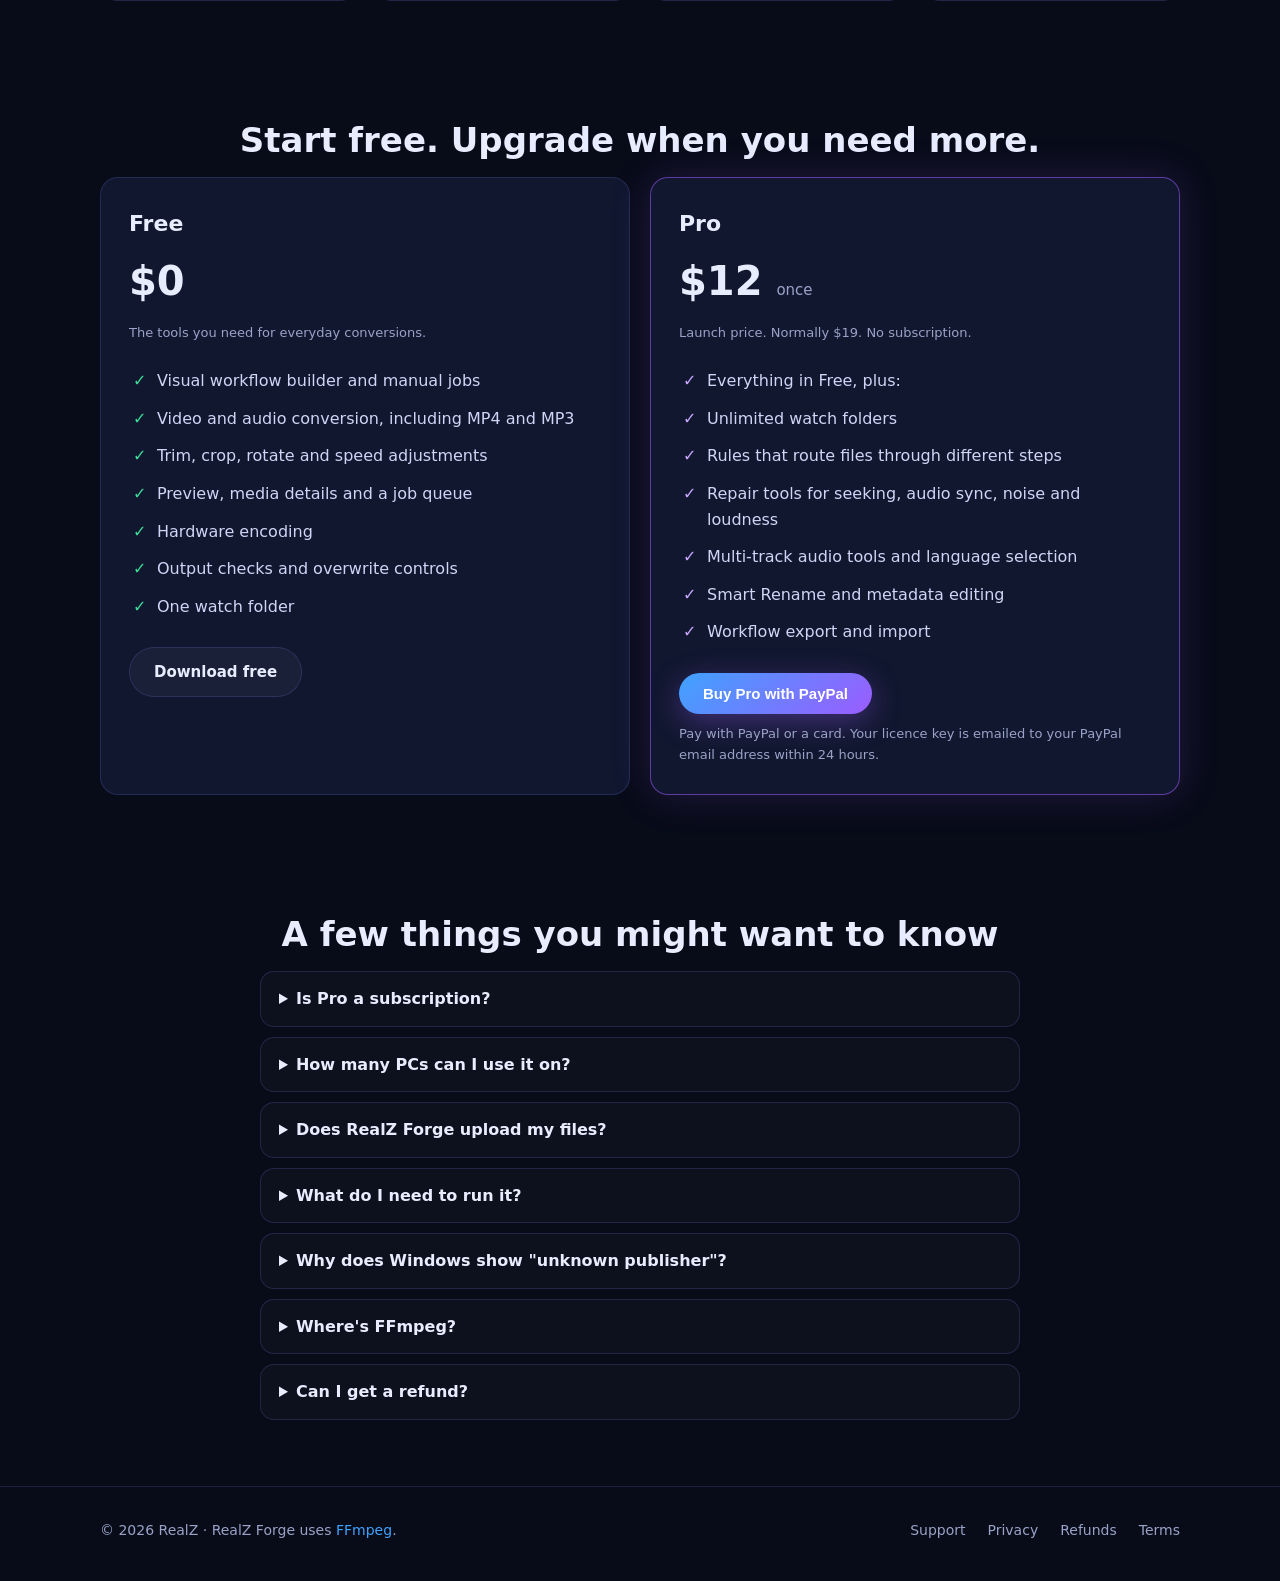
==== commit 35a11a46: "RealZ Forge 1.7.2: full product name in page, image and download tag Co-Authored-By: Claude Opus 5.5" ====
--- a/forge.html
+++ b/forge.html
@@ -2,131 +2,12 @@
 <html lang="en">
 <head>
   <meta charset="utf-8">
-  <meta name="viewport" content="width=device-width, initial-scale=1">
-  <title>RealZ Forge: automatic media converter for Windows</title>
-  <meta name="description" content="RealZ Forge is a powerful converter that automatically converts, repairs and renames your video and audio files on Windows 10/11, using simple drag-and-drop nodes.">
-  <meta property="og:title" content="RealZ Forge">
-  <meta property="og:description" content="Automatic media converter for Windows 10/11: drag-and-drop workflows, watch folders, offline.">
-  <meta property="og:image" content="https://realz-softwares.github.io/img/forge.png">
-  <link rel="icon" href="img/favicon.png">
-  <link rel="stylesheet" href="style.css">
+  <title>RealZ Forge</title>
+  <link rel="canonical" href="https://realz-softwares.github.io/realz-forge.html">
+  <meta http-equiv="refresh" content="0; url=realz-forge.html">
+  <script>location.replace('realz-forge.html' + location.hash);</script>
 </head>
-<body>
-  <header>
-    <div class="wrap">
-      <a class="logo" href="./"><span>REALZ</span></a>
-      <nav>
-        <a href="./#apps">Apps</a>
-        <a href="forge.html" class="active">RealZ Forge</a>
-        <a href="support.html">Support</a>
-      </nav>
-    </div>
-  </header>
-
-  <main>
-    <div class="wrap hero">
-      <img class="app-icon" src="img/forge.png" alt="RealZ Forge icon" width="128" height="128">
-      <h1>Drop your files in.<br><em>Let RealZ Forge take it from there.</em></h1>
-      <p>Converting a folder full of videos shouldn't mean repeating the same steps for every file.</p>
-      <p>RealZ Forge lets you build a workflow with drag-and-drop nodes. Choose how to convert, repair or rename your files, then run it whenever you need, or let a watch folder handle new files automatically.</p>
-      <div class="actions">
-        <a class="btn btn-main" href="https://github.com/RealZ-Softwares/realz-softwares.github.io/releases/download/forge-v1.7.1/RealZ-Forge-Setup-1.7.1.exe">Download free</a>
-        <a class="btn btn-ghost" href="#pricing">Pro: $12 at launch</a>
-      </div>
-      <span class="soon">Pro is a one-time upgrade: $12 at launch, normally $19.</span>
-      <span class="soon">Version 1.7.0 · Windows 10/11, 64-bit · 144 MB</span>
-    </div>
-
-    <section>
-      <div class="wrap">
-        <h2>Less repetitive work. More control over your files.</h2>
-        <p class="lead">Use RealZ Forge for a quick conversion or set up a workflow you can keep using. Features marked <em class="pro-tag">Pro</em> are included in the paid upgrade.</p>
-        <div class="features">
-          <div class="feature"><b>Watch a folder</b><span>Choose a folder, give it a workflow and let RealZ Forge process new files as they arrive. It keeps working while the app is tucked away in the system tray.</span></div>
-          <div class="feature"><b>Convert video and audio</b><span>Change formats, extract audio, trim a clip, crop the picture, rotate a video or adjust its speed. Embed or burn in subtitles too.</span></div>
-          <div class="feature"><b>Fix common playback problems <em class="pro-tag">Pro</em></b><span>Repair seeking and timestamps, adjust audio sync, balance loudness and reduce background noise.</span></div>
-          <div class="feature"><b>Give different files different instructions <em class="pro-tag">Pro</em></b><span>Set rules based on resolution, duration, file size, codec, subtitles or missing audio. RealZ Forge sends each file through the right steps.</span></div>
-          <div class="feature"><b>Choose the tracks you want <em class="pro-tag">Pro</em></b><span>Keep the audio languages you need, add or mix tracks, and remove unwanted ones.</span></div>
-          <div class="feature"><b>Keep filenames consistent</b><span>Rename files as you convert them using your own patterns, numbering and cleanup rules.</span></div>
-          <div class="feature"><b>Clean up messy names <em class="pro-tag">Pro</em></b><span>Smart Rename helps organize titles, episode numbers and catalog codes. You can tidy up the file's metadata too.</span></div>
-          <div class="feature"><b>Use your hardware. Protect your originals.</b><span>RealZ Forge supports NVIDIA, Intel and AMD hardware encoding. It checks outputs after each job and follows your overwrite settings.</span></div>
-        </div>
-      </div>
-    </section>
-
-    <section id="pricing">
-      <div class="wrap">
-        <h2>Start free. Upgrade when you need more.</h2>
-        <div class="plans">
-          <div class="plan">
-            <h3>Free</h3>
-            <div class="amount">$0</div>
-            <p class="soon">The tools you need for everyday conversions.</p>
-            <ul>
-              <li>Visual workflow builder and manual jobs</li>
-              <li>Video and audio conversion, including MP4 and MP3</li>
-              <li>Trim, crop, rotate and speed adjustments</li>
-              <li>Preview, media details and a job queue</li>
-              <li>Hardware encoding</li>
-              <li>Output checks and overwrite controls</li>
-              <li>One watch folder</li>
-            </ul>
-            <a class="btn btn-ghost" href="https://github.com/RealZ-Softwares/realz-softwares.github.io/releases/download/forge-v1.7.1/RealZ-Forge-Setup-1.7.1.exe">Download free</a>
-          </div>
-          <div class="plan pro">
-            <h3>Pro</h3>
-            <div class="amount">$12 <small>once</small></div>
-            <p class="soon">Launch price. Normally $19. No subscription.</p>
-            <ul>
-              <li>Everything in Free, plus:</li>
-              <li>Unlimited watch folders</li>
-              <li>Rules that route files through different steps</li>
-              <li>Repair tools for seeking, audio sync, noise and loudness</li>
-              <li>Multi-track audio tools and language selection</li>
-              <li>Smart Rename and metadata editing</li>
-              <li>Workflow export and import</li>
-            </ul>
-            <form action="https://www.paypal.com/cgi-bin/webscr" method="post" target="_top">
-              <input type="hidden" name="cmd" value="_xclick">
-              <input type="hidden" name="business" value="avariofrancis99@gmail.com">
-              <input type="hidden" name="item_name" value="RealZ Forge Pro">
-              <input type="hidden" name="amount" value="12.00">
-              <input type="hidden" name="currency_code" value="USD">
-              <input type="hidden" name="no_shipping" value="1">
-              <input type="hidden" name="return" value="https://realz-softwares.github.io/thanks.html">
-              <input type="hidden" name="cancel_return" value="https://realz-softwares.github.io/forge.html#pricing">
-              <button class="btn btn-main" type="submit">Buy Pro with PayPal</button>
-            </form>
-            <span class="soon">Pay with PayPal or a card. Your licence key is emailed to your PayPal email address within 24 hours.</span>
-          </div>
-        </div>
-      </div>
-    </section>
-
-    <section>
-      <div class="wrap faq">
-        <h2>A few things you might want to know</h2>
-        <details><summary>Is Pro a subscription?</summary><p>No. Pro is a one-time purchase.</p></details>
-        <details><summary>How many PCs can I use it on?</summary><p>Your Pro license covers up to three PCs.</p></details>
-        <details><summary>Does RealZ Forge upload my files?</summary><p>Your media is processed on your PC. You don't need to upload it to a conversion service.</p></details>
-        <details><summary>What do I need to run it?</summary><p>A PC running 64-bit Windows 10 or Windows 11, plus enough free space for your converted files.</p></details>
-        <details><summary>Why does Windows show "unknown publisher"?</summary><p>RealZ Forge isn't code-signed yet, so Windows may show an unknown-publisher or SmartScreen warning. Download it using the official link on this page and check the file's source before running it.</p></details>
-        <details><summary>Where's FFmpeg?</summary><p>RealZ Forge uses FFmpeg to process your media. It's installed separately, and RealZ Forge will guide you through getting it set up.</p></details>
-        <details><summary>Can I get a refund?</summary><p>See our <a href="refund.html">refund policy</a> for the terms and how to contact us.</p></details>
-      </div>
-    </section>
-  </main>
-
-  <footer>
-    <div class="wrap">
-      <span>© 2026 RealZ · RealZ Forge uses <a href="https://ffmpeg.org">FFmpeg</a>.</span>
-      <nav>
-        <a href="support.html">Support</a>
-        <a href="privacy.html">Privacy</a>
-        <a href="refund.html">Refunds</a>
-        <a href="terms.html">Terms</a>
-      </nav>
-    </div>
-  </footer>
+<body style="background:#0f1720;color:#e6edf5;font-family:sans-serif">
+  <p>This page moved to <a href="realz-forge.html" style="color:#9d7bff">RealZ Forge</a>.</p>
 </body>
 </html>
